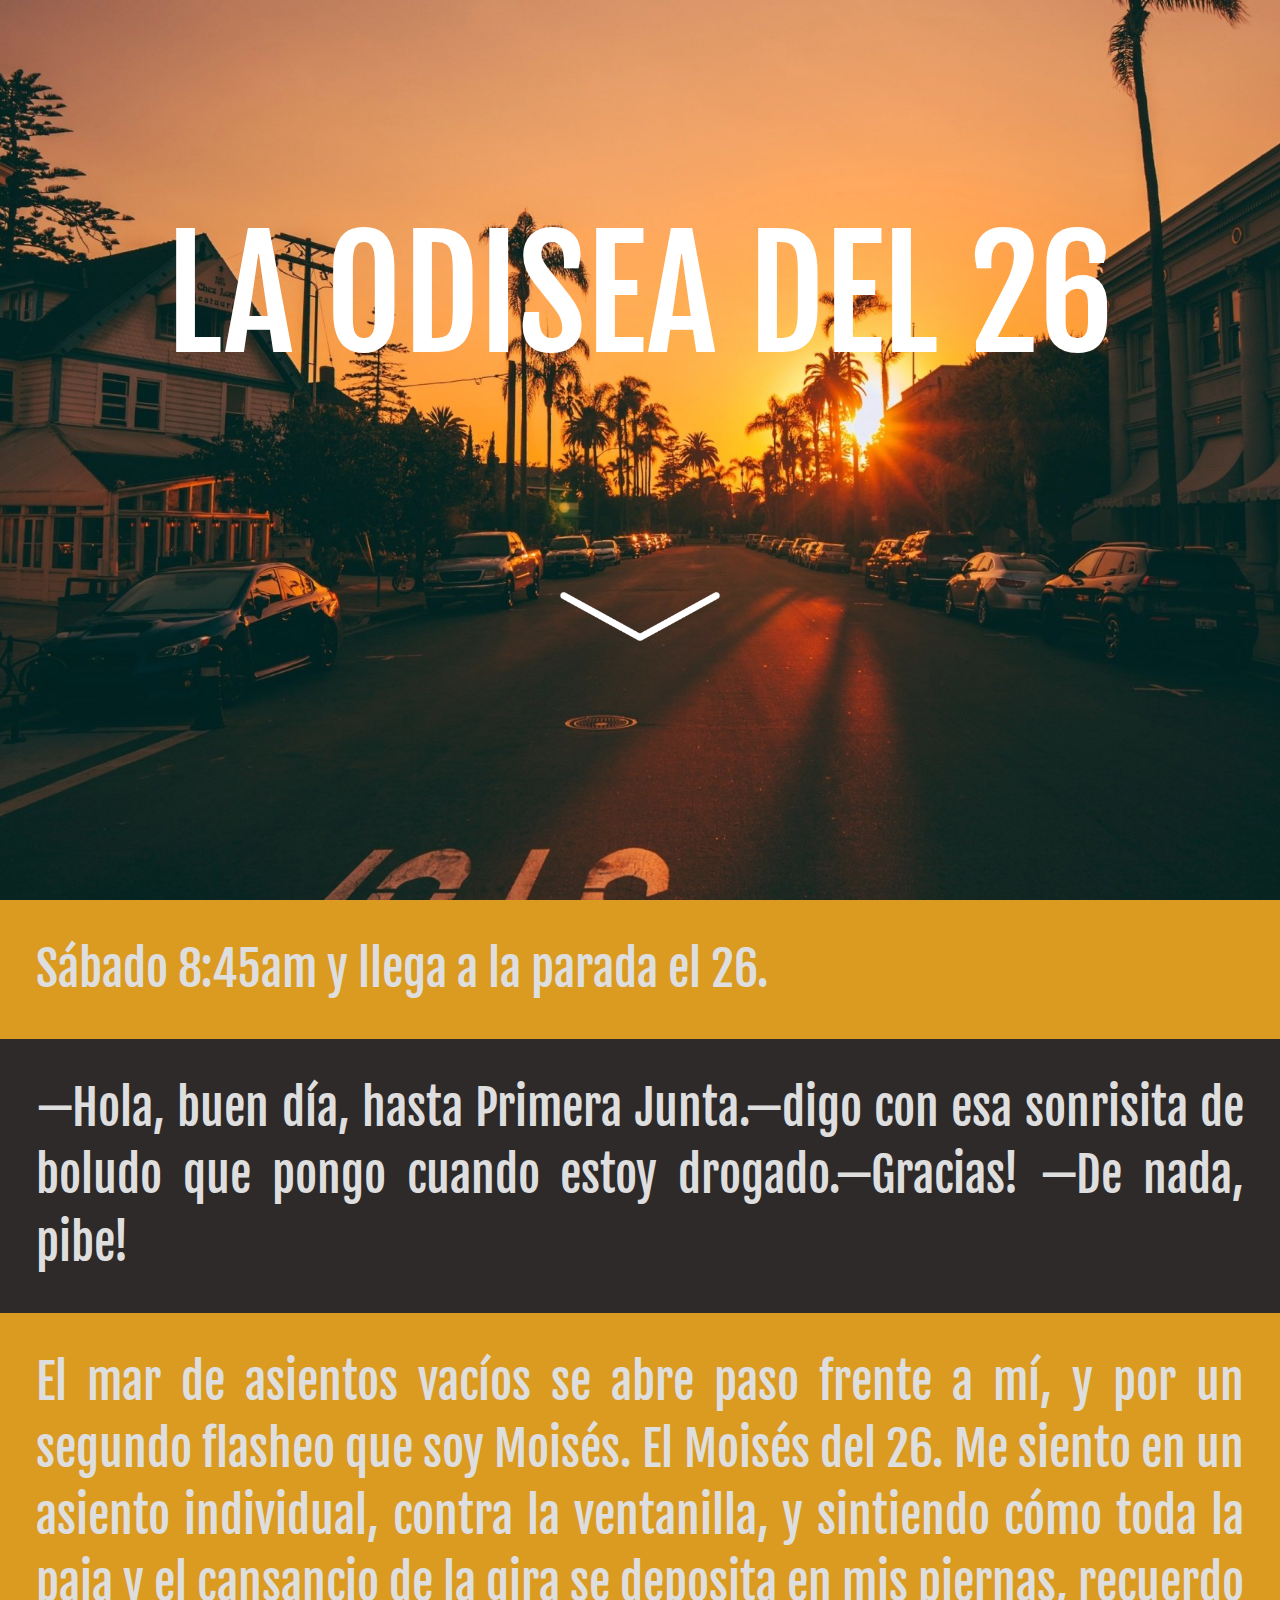
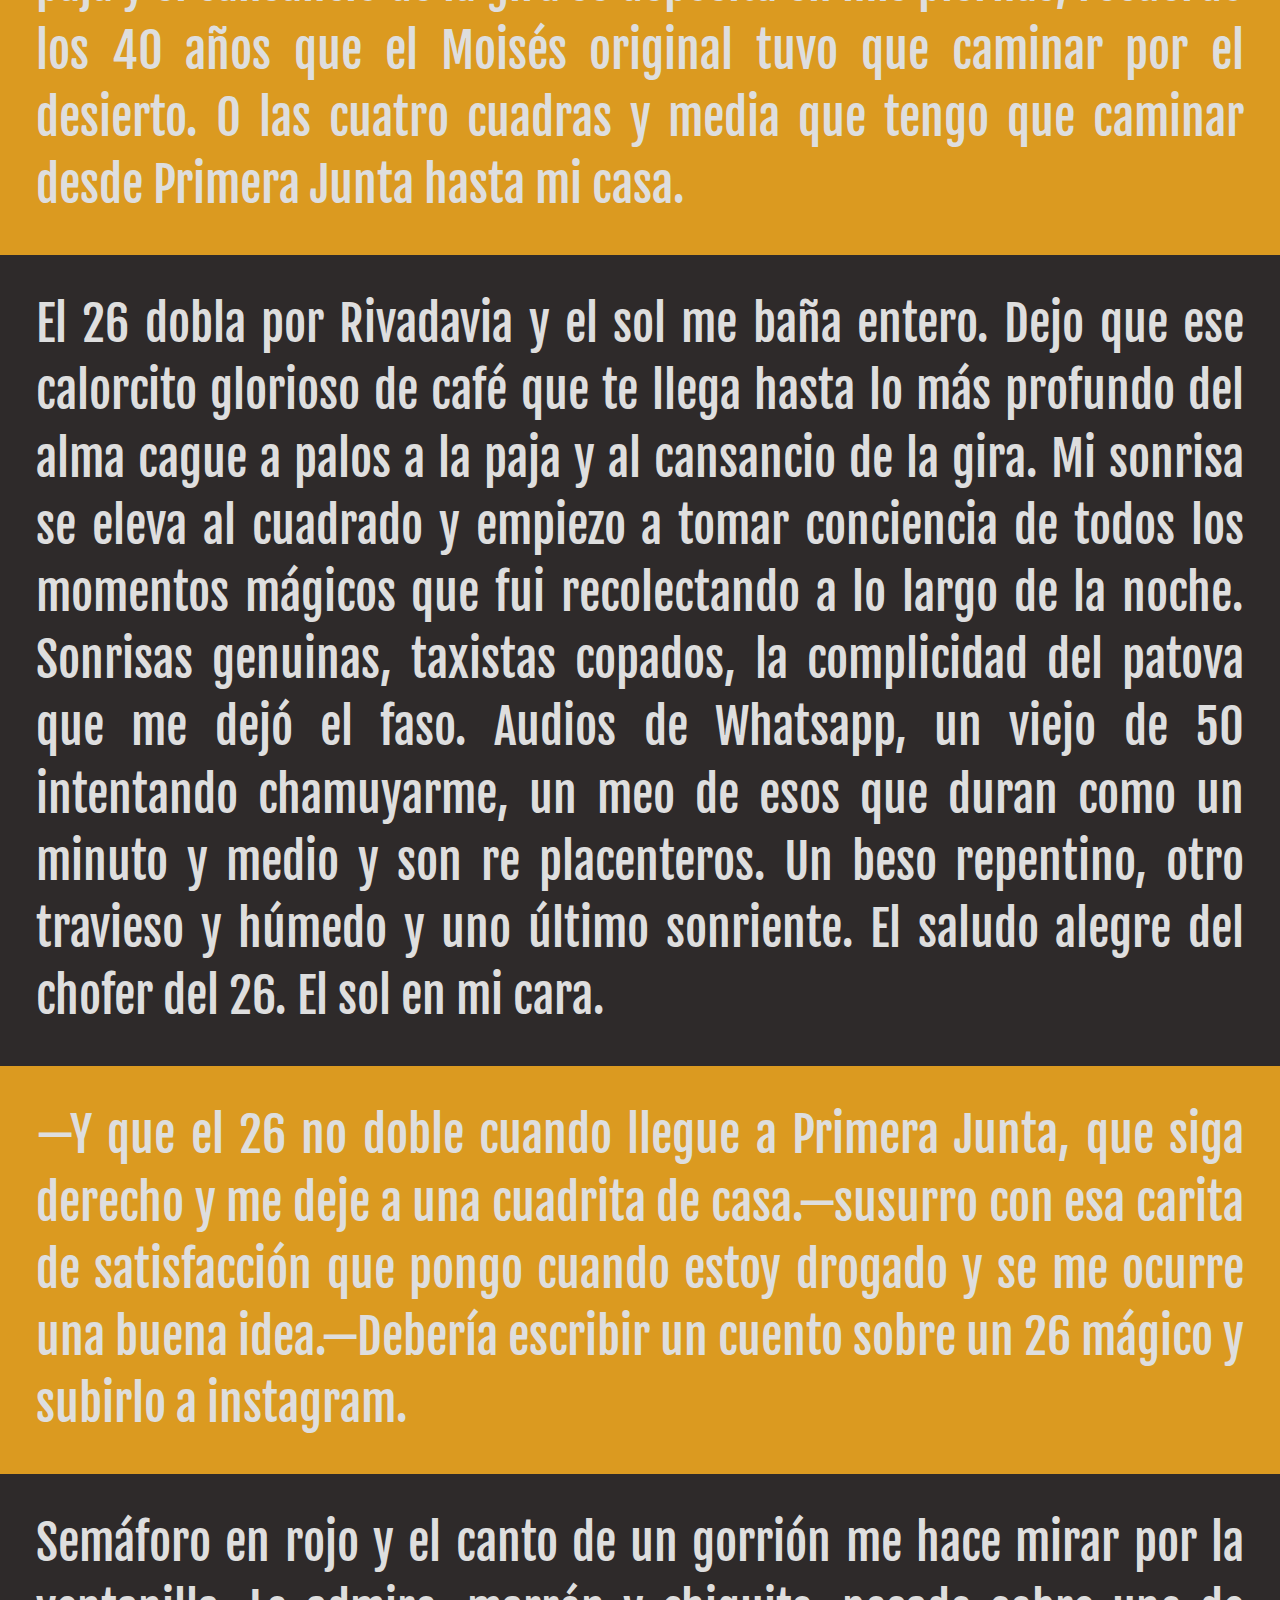
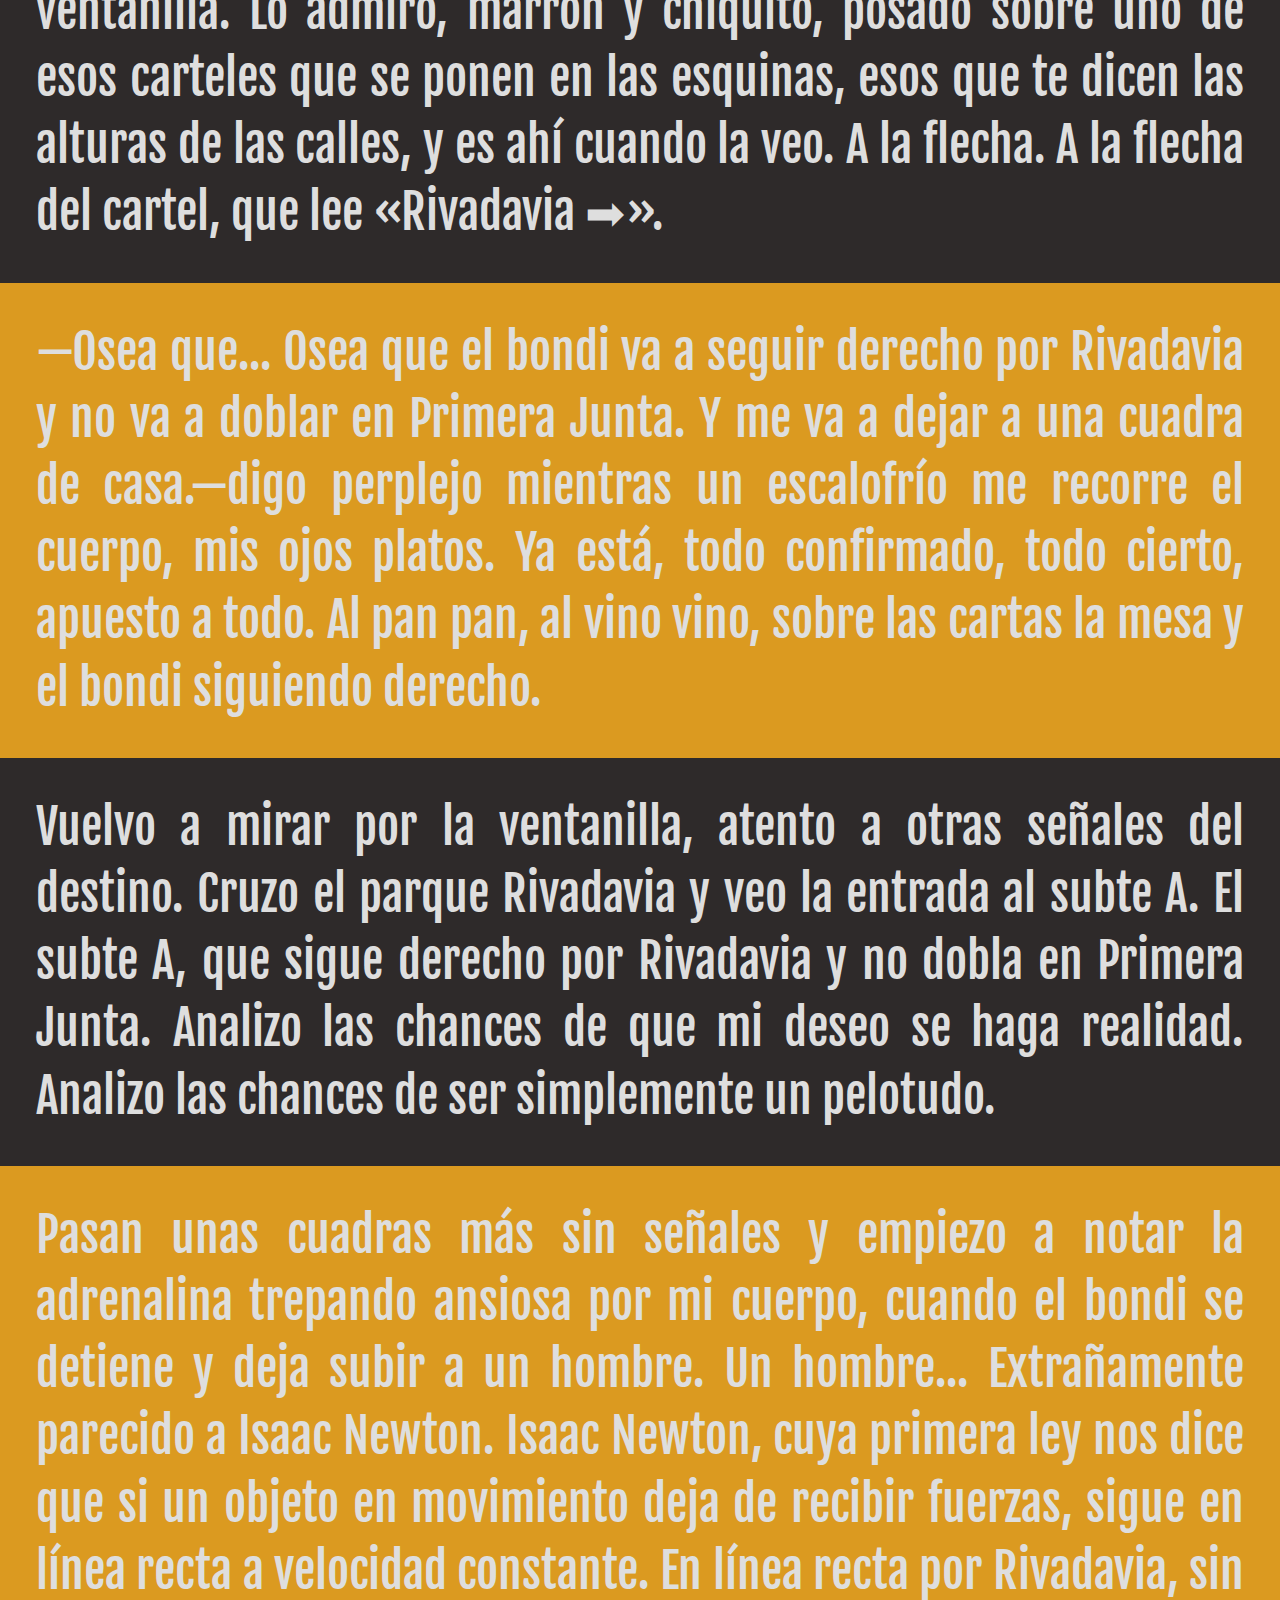
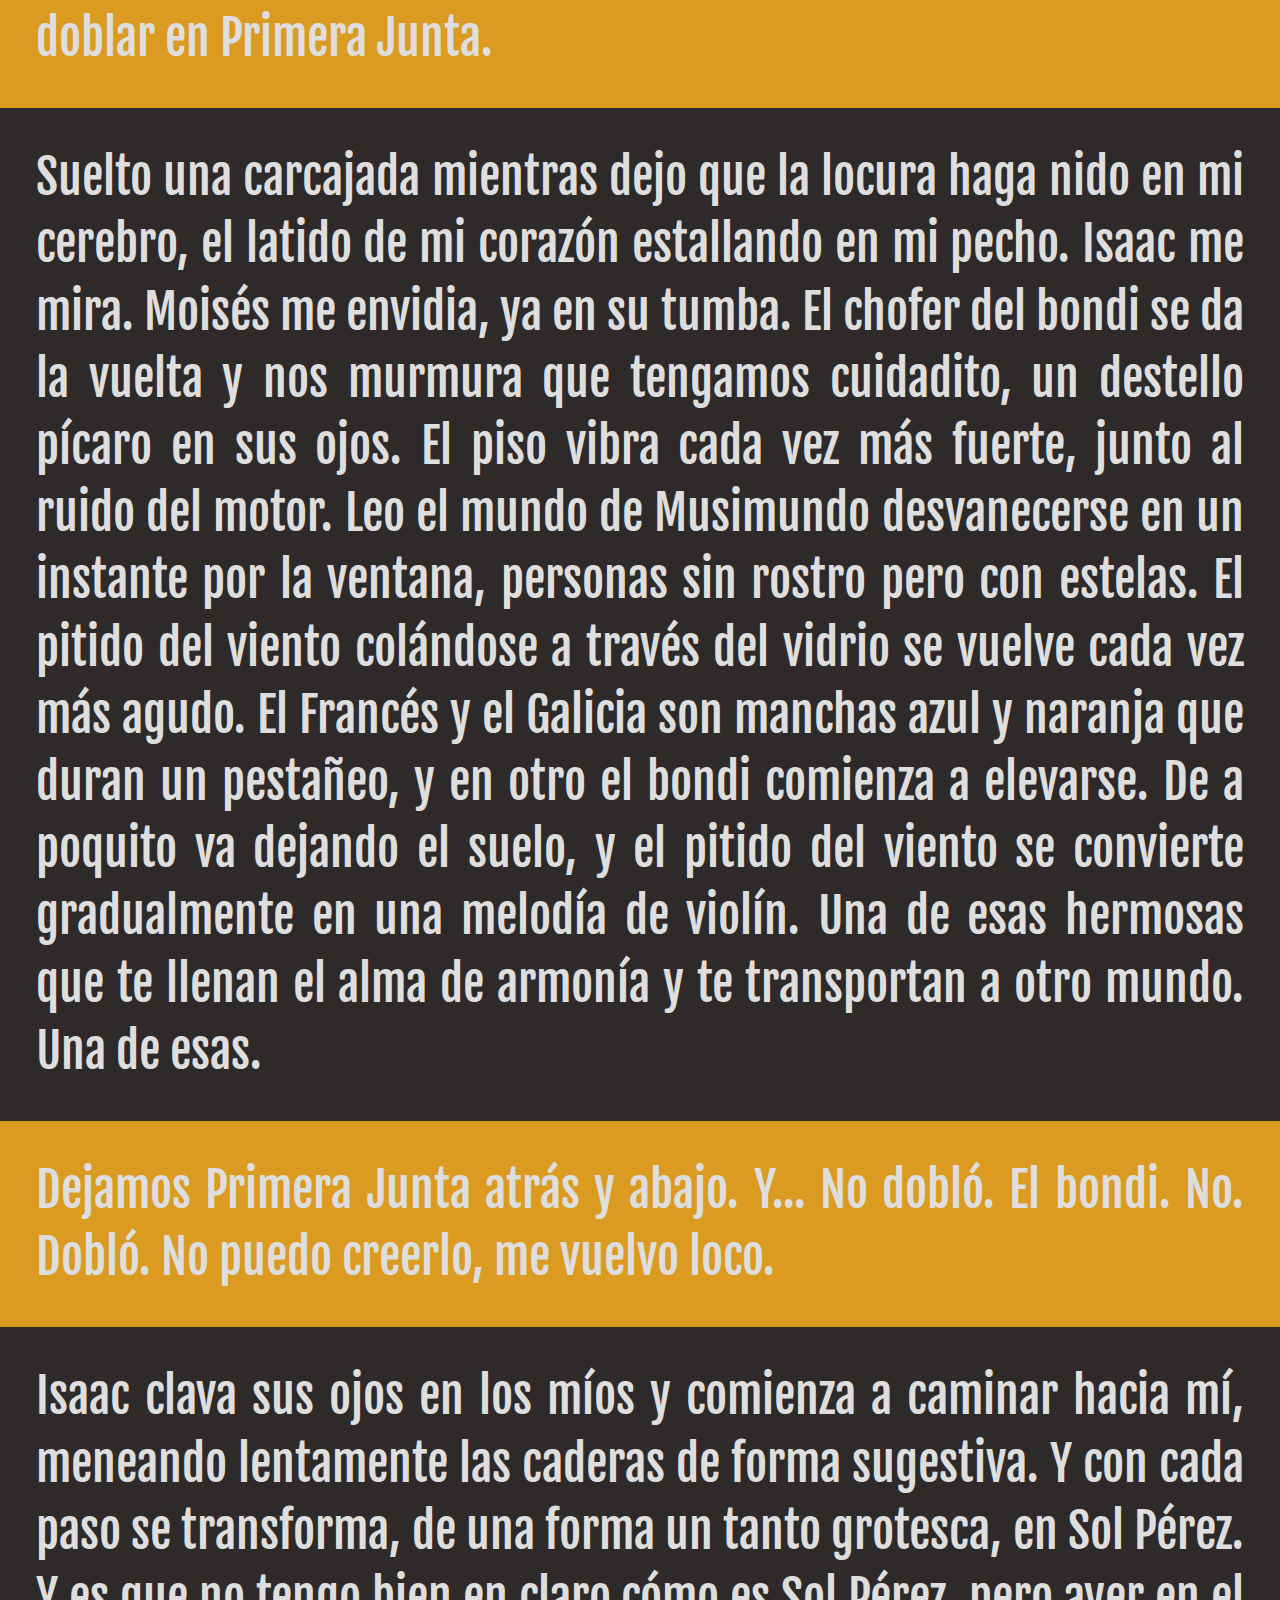
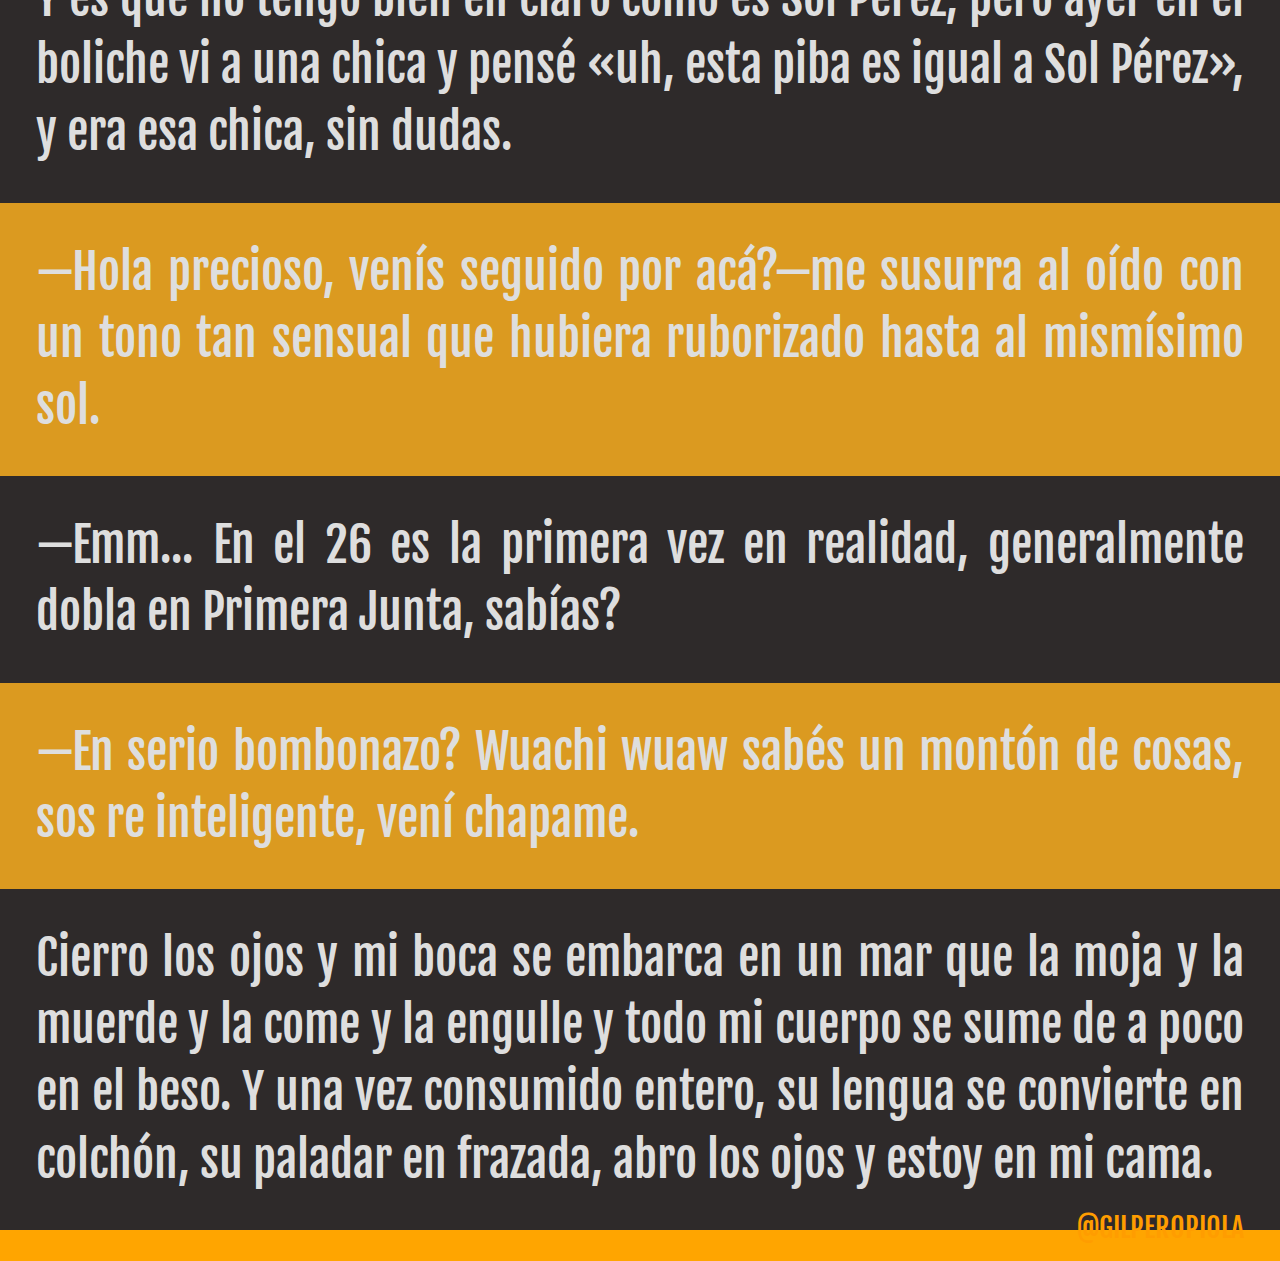
==== cuentos/la-odisea-del-26/index.html @ c3e3a2c7 "initial commit" ====
<!doctype html>
<html lang="en">

<head>
  <meta charset="utf-8">
  <meta name="viewport"
    content="width=device-width, initial-scale=0.86, maximum-scale=3.0, minimum-scale=0.86, user-scalable=no">

  <link rel="stylesheet" type="text/css" href="index.css">

  <link href="https://fonts.googleapis.com/css?family=Fjalla+One" rel="stylesheet">
  <link href="BebasNeue.ttf" rel="stylesheet">

  <script src="https://ajax.googleapis.com/ajax/libs/jquery/3.3.1/jquery.min.js"></script>

  <title>La Odisea del 26</title>
</head>

<!------------------------------------------------------------------------------>

<script>

  $(document).ready(function () {

  })

</script>

<!------------------------------------------------------------------------------>

<body>
  <div class="wholeScreen">
    <span class="title">LA ODISEA DEL 26</span>
    <img class="arrow" src="arrow.png" alt="arrow">
  </div>

  <div class="paragraph">
    Sábado 8:45am y llega a la parada el 26.
  </div>

  <div class="paragraph">
    —Hola, buen día, hasta Primera Junta.—digo con esa sonrisita de boludo que pongo cuando estoy drogado.—Gracias!
    —De nada, pibe!
  </div>

  <div class="paragraph">
    El mar de asientos vacíos se abre paso frente a mí, y por un segundo flasheo que soy Moisés. El Moisés del 26. Me
    siento en un asiento individual, contra la ventanilla, y sintiendo cómo toda la paja y el cansancio de la gira se
    deposita en mis piernas, recuerdo los 40 años que el Moisés original tuvo que caminar por el desierto. O las cuatro
    cuadras y media que tengo que caminar desde Primera Junta hasta mi casa.
  </div>

  <div class="paragraph">
    El 26 dobla por Rivadavia y el sol me baña entero. Dejo que ese calorcito glorioso de café que te llega hasta lo más
    profundo del alma cague a palos a la paja y al cansancio de la gira. Mi sonrisa se eleva al cuadrado y empiezo a
    tomar conciencia de todos los momentos mágicos que fui recolectando a lo largo de la noche. Sonrisas genuinas,
    taxistas copados, la complicidad del patova que me dejó el faso. Audios de Whatsapp, un viejo de 50 intentando
    chamuyarme, un meo de esos que duran como un minuto y medio y son re placenteros. Un beso repentino, otro travieso y
    húmedo y uno último sonriente. El saludo alegre del chofer del 26. El sol en mi cara.
  </div>

  <div class="paragraph">
    —Y que el 26 no doble cuando llegue a Primera Junta, que siga derecho y me deje a una cuadrita de casa.—susurro con
    esa carita de satisfacción que pongo cuando estoy drogado y se me ocurre una buena idea.—Debería escribir un cuento
    sobre un 26 mágico y subirlo a instagram.
  </div>

  <div class="paragraph">
    Semáforo en rojo y el canto de un gorrión me hace mirar por la ventanilla. Lo admiro, marrón y chiquito, posado
    sobre uno de esos carteles que se ponen en las esquinas, esos que te dicen las alturas de las calles, y es ahí
    cuando la veo. A la flecha. A la flecha del cartel, que lee «Rivadavia ➡».
  </div>

  <div class="paragraph">
    —Osea que... Osea que el bondi va a seguir derecho por Rivadavia y no va a doblar en Primera Junta. Y me va a dejar
    a una cuadra de casa.—digo perplejo mientras un escalofrío me recorre el cuerpo, mis ojos platos. Ya está, todo
    confirmado, todo cierto, apuesto a todo. Al pan pan, al vino vino, sobre las cartas la mesa y el bondi siguiendo
    derecho.
  </div>

  <div class="paragraph">
    Vuelvo a mirar por la ventanilla, atento a otras señales del destino. Cruzo el parque Rivadavia y veo la entrada al
    subte A. El subte A, que sigue derecho por Rivadavia y no dobla en Primera Junta. Analizo las chances de que mi
    deseo se haga realidad. Analizo las chances de ser simplemente un pelotudo.
  </div>

  <div class="paragraph">
    Pasan unas cuadras más sin señales y empiezo a notar la adrenalina trepando ansiosa por mi cuerpo, cuando el bondi
    se detiene y deja subir a un hombre. Un hombre... Extrañamente parecido a Isaac Newton. Isaac Newton, cuya primera
    ley nos dice que si un objeto en movimiento deja de recibir fuerzas, sigue en línea recta a velocidad constante. En
    línea recta por Rivadavia, sin doblar en Primera Junta.
  </div>

  <div class="paragraph">
    Suelto una carcajada mientras dejo que la locura haga nido en mi cerebro, el latido de mi corazón estallando en mi
    pecho. Isaac me mira. Moisés me envidia, ya en su tumba. El chofer del bondi se da la vuelta y nos murmura que
    tengamos cuidadito, un destello pícaro en sus ojos. El piso vibra cada vez más fuerte, junto al ruido del motor. Leo
    el mundo de Musimundo desvanecerse en un instante por la ventana, personas sin rostro pero con estelas. El pitido
    del viento colándose a través del vidrio se vuelve cada vez más agudo. El Francés y el Galicia son manchas azul y
    naranja que duran un pestañeo, y en otro el bondi comienza a elevarse. De a poquito va dejando el suelo, y el pitido
    del viento se convierte gradualmente en una melodía de violín. Una de esas hermosas que te llenan el alma de armonía
    y te transportan a otro mundo. Una de esas.
  </div>

  <div class="paragraph">
    Dejamos Primera Junta atrás y abajo. Y... No dobló. El bondi. No. Dobló. No puedo creerlo, me vuelvo loco.
  </div>

  <div class="paragraph">
    Isaac clava sus ojos en los míos y comienza a caminar hacia mí, meneando lentamente las caderas de forma sugestiva.
    Y con cada paso se transforma, de una forma un tanto grotesca, en Sol Pérez. Y es que no tengo bien en claro cómo es
    Sol Pérez, pero ayer en el boliche vi a una chica y pensé «uh, esta piba es igual a Sol Pérez», y era esa chica, sin
    dudas.
  </div>

  <div class="paragraph">
    —Hola precioso, venís seguido por acá?—me susurra al oído con un tono tan sensual que hubiera ruborizado hasta al
    mismísimo sol.
  </div>

  <div class="paragraph">
    —Emm... En el 26 es la primera vez en realidad, generalmente dobla en Primera Junta, sabías?
  </div>

  <div class="paragraph">
    —En serio bombonazo? Wuachi wuaw sabés un montón de cosas, sos re inteligente, vení chapame.
  </div>

  <div class="paragraph">
    Cierro los ojos y mi boca se embarca en un mar que la moja y la muerde y la come y la engulle y todo mi cuerpo se
    sume de a poco en el beso. Y una vez consumido entero, su lengua se convierte en colchón, su paladar en frazada,
    abro los ojos y estoy en mi cama.

    <span class="signature">@GILPEROPIOLA</span>
  </div>
</body>

</html>
---- cuentos/la-odisea-del-26/index.css ----
html {
    height: 100%;
}

body {
	font-family: Fjalla One;
    background-color: #ffa500; 
    text-align: center;
    margin: 0;
    height: 100%;
}

.wholeScreen {
    height: 100%;
    background: url("background.jpg");
    background-size: cover;
}

.title {
    font-size: 148px;
    line-height: 400%;
    color: white;
}

.arrow {
    display: block;
    width: 12.5%;
    margin: auto;
}

.paragraph {
    font-size: 48px;
    text-align: justify;
    padding: 36px;
    line-height: 1.4em;
    color: #dedede;
}

.paragraph:nth-child(even) {
    background-color: #db9a20;
}

.paragraph:nth-child(odd) {
    background-color: #2e2a2a;
}

.signature {
    font-size: 28px;
    float: right;
    color: #ff9d00;
}


@media screen and (max-width: 800px) {
    .title {
        font-size: 112px;
        line-height: 550%;
    }

    .paragraph {
        font-size: 32px;
    }

    .signature {
        margin-top: 32px;
    }
}

@media screen and (max-width: 600px) {
    .title {
        font-size: 82px;
        line-height: 550%;
    }

    .paragraph {
        font-size: 26px;
    }
}
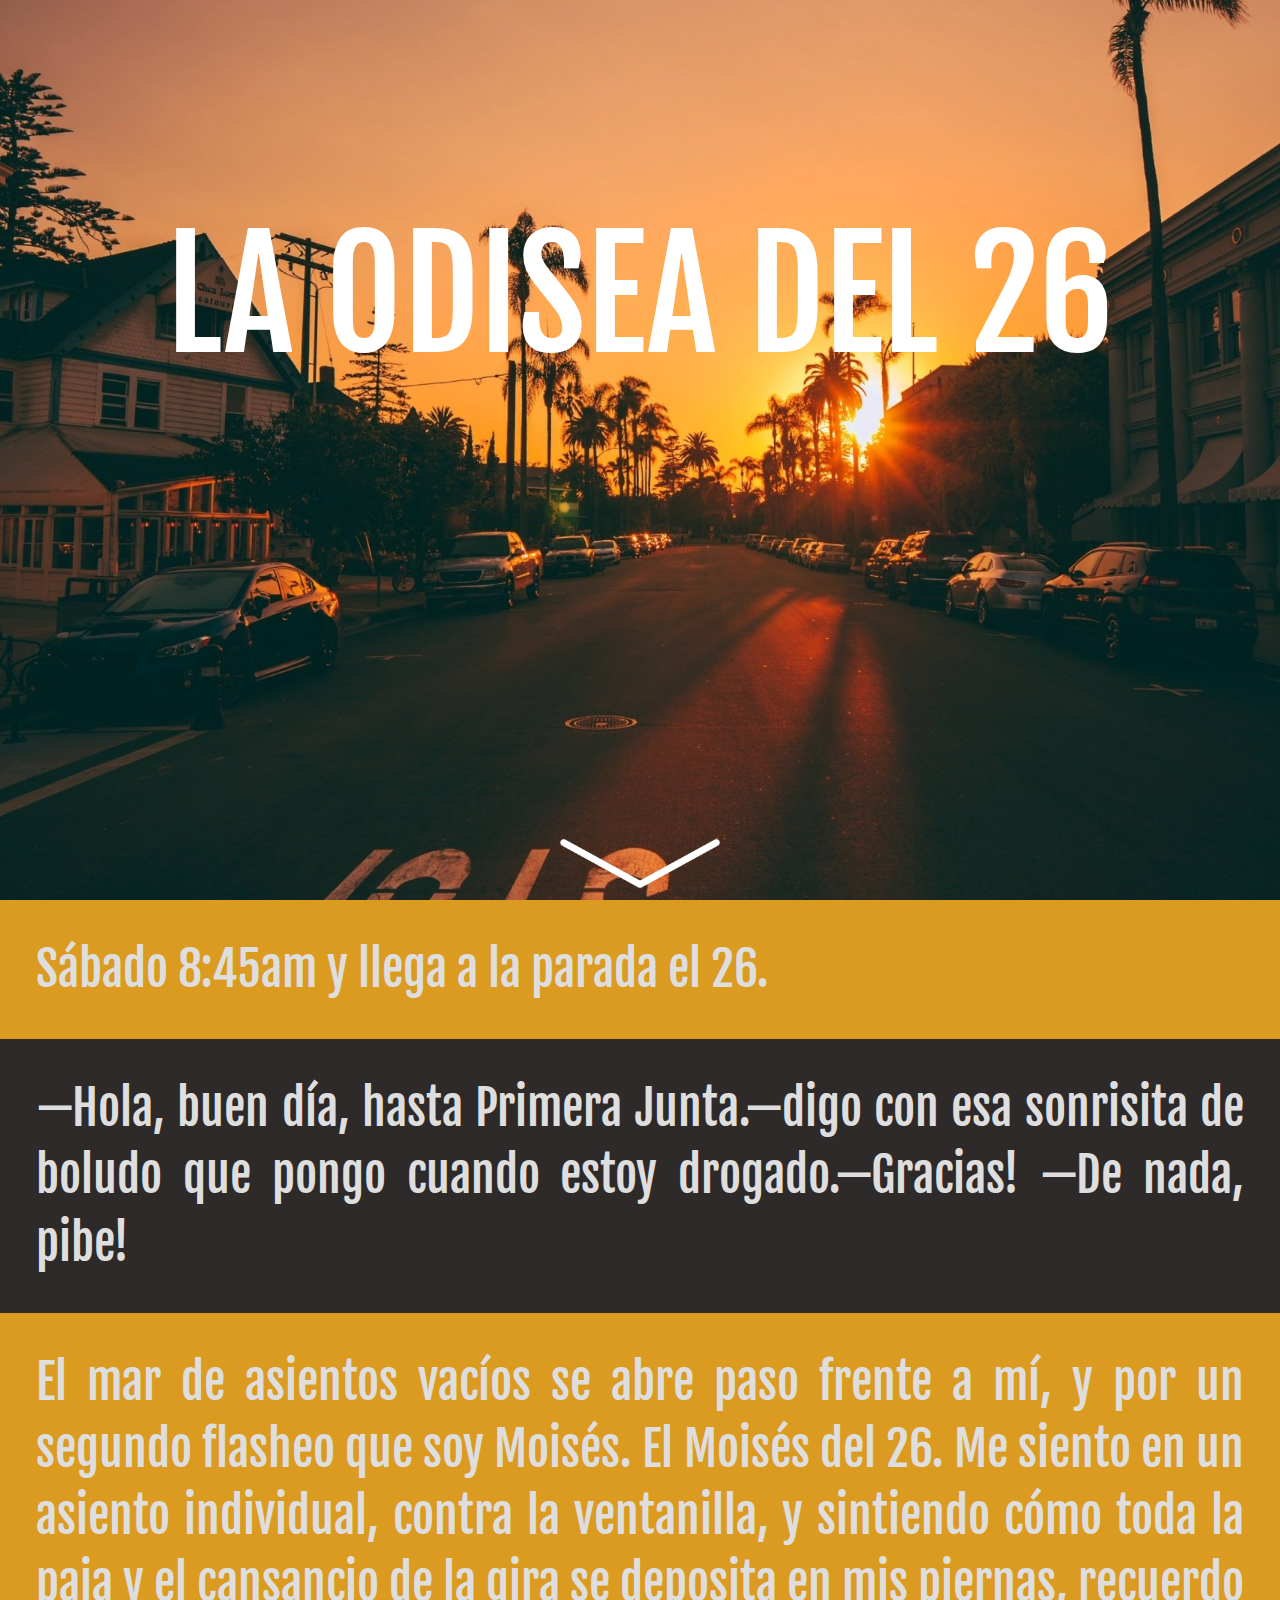
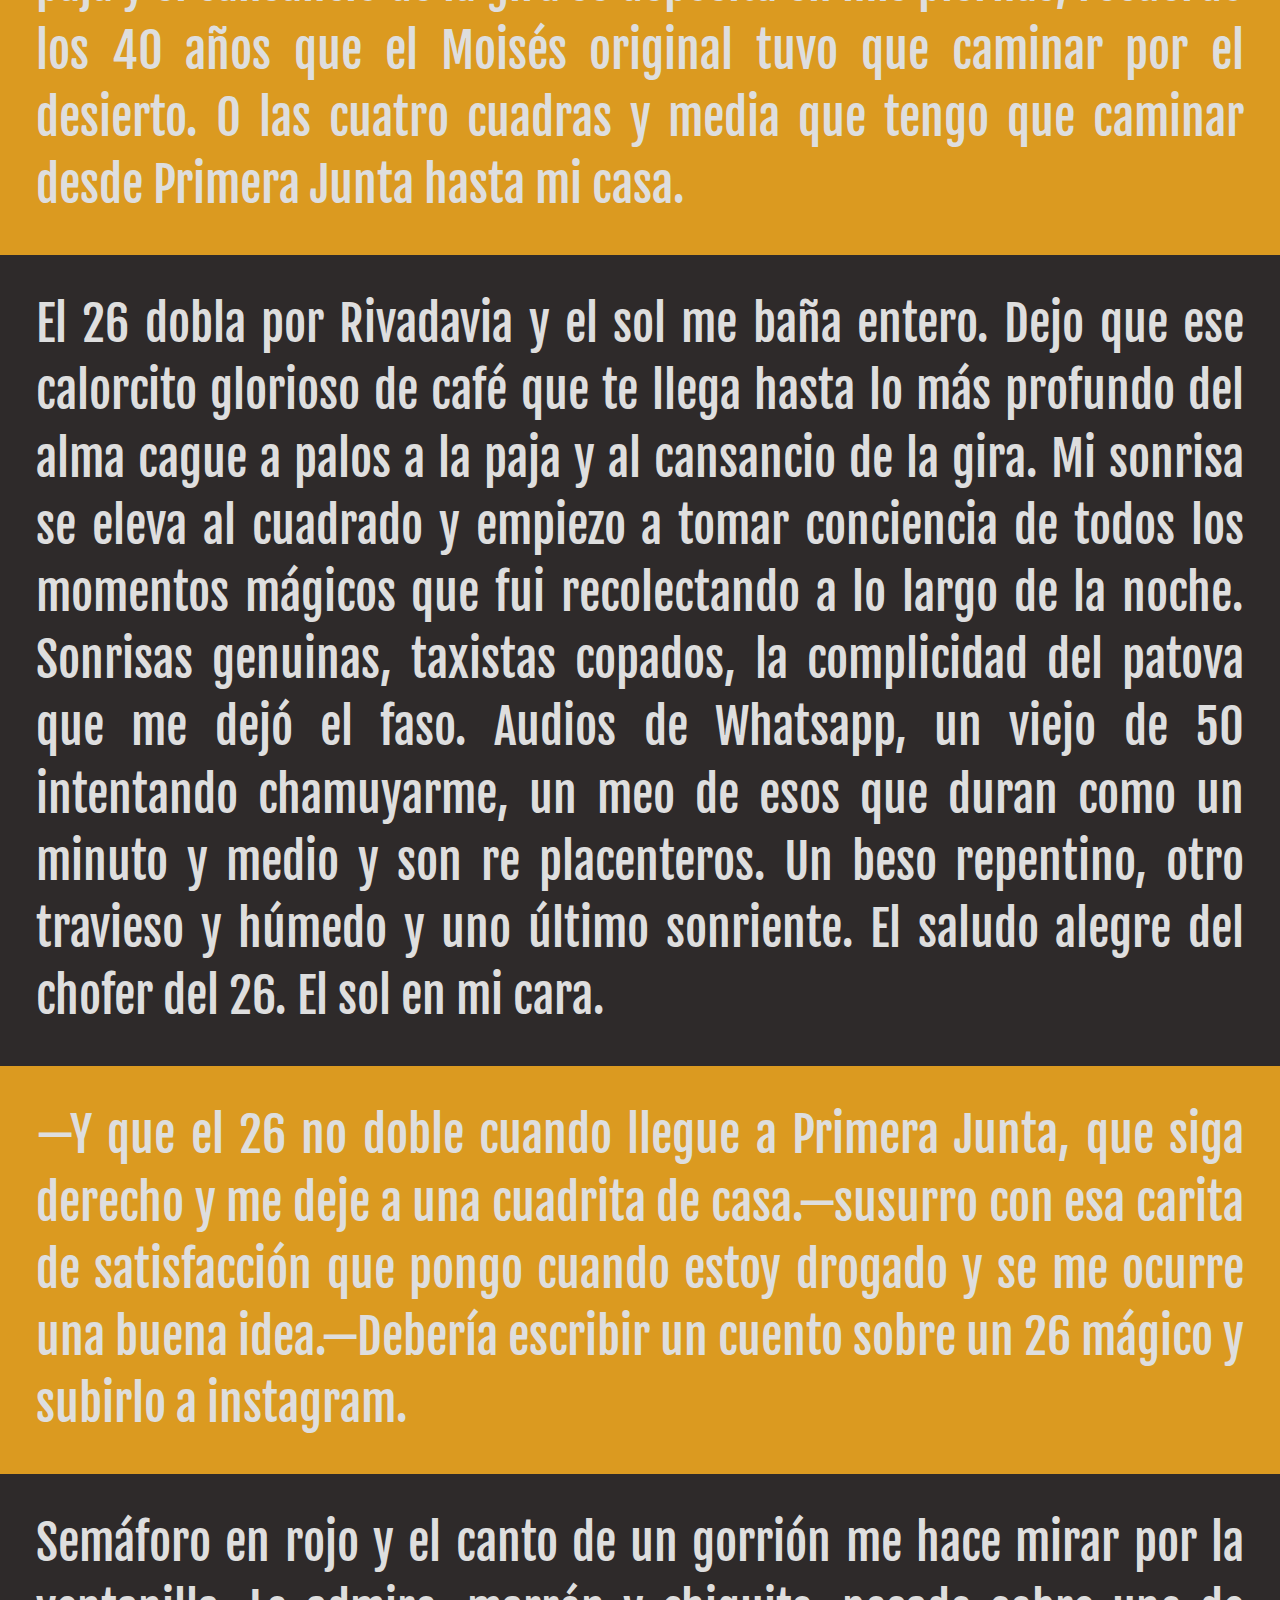
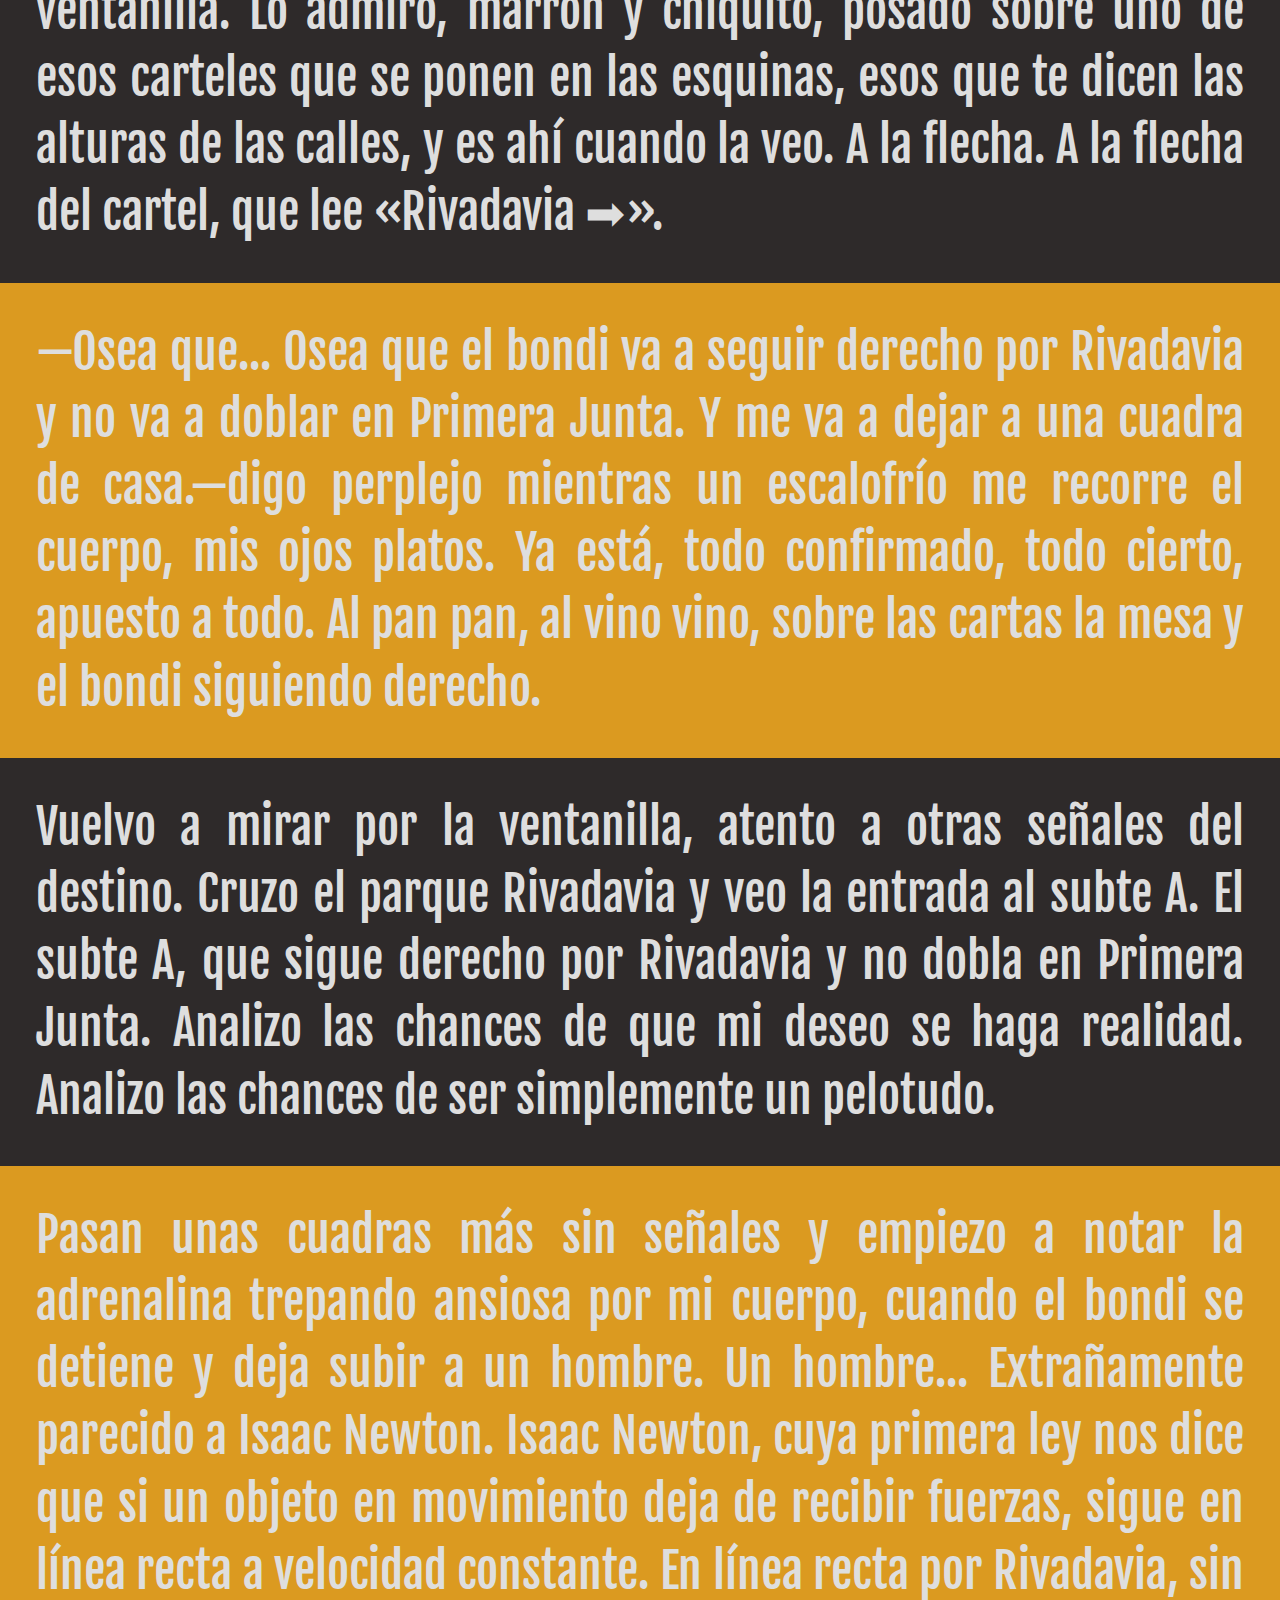
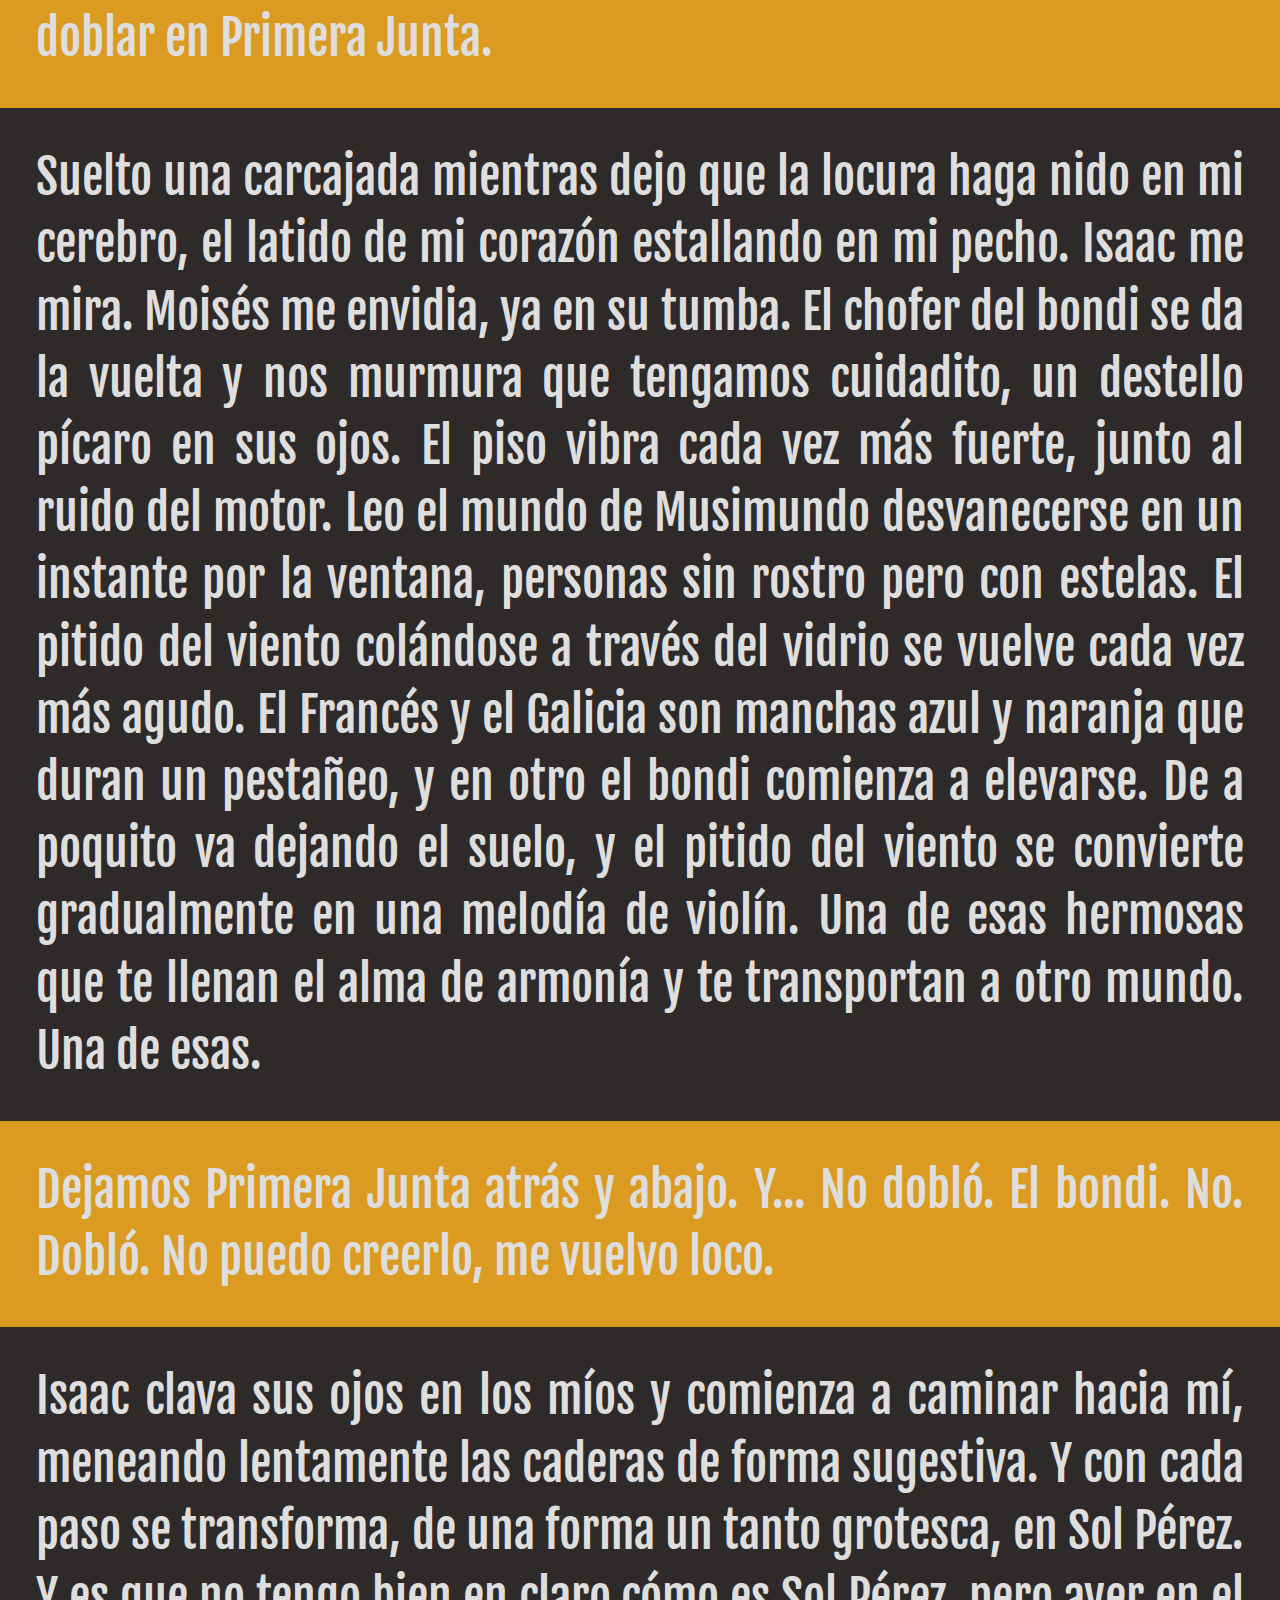
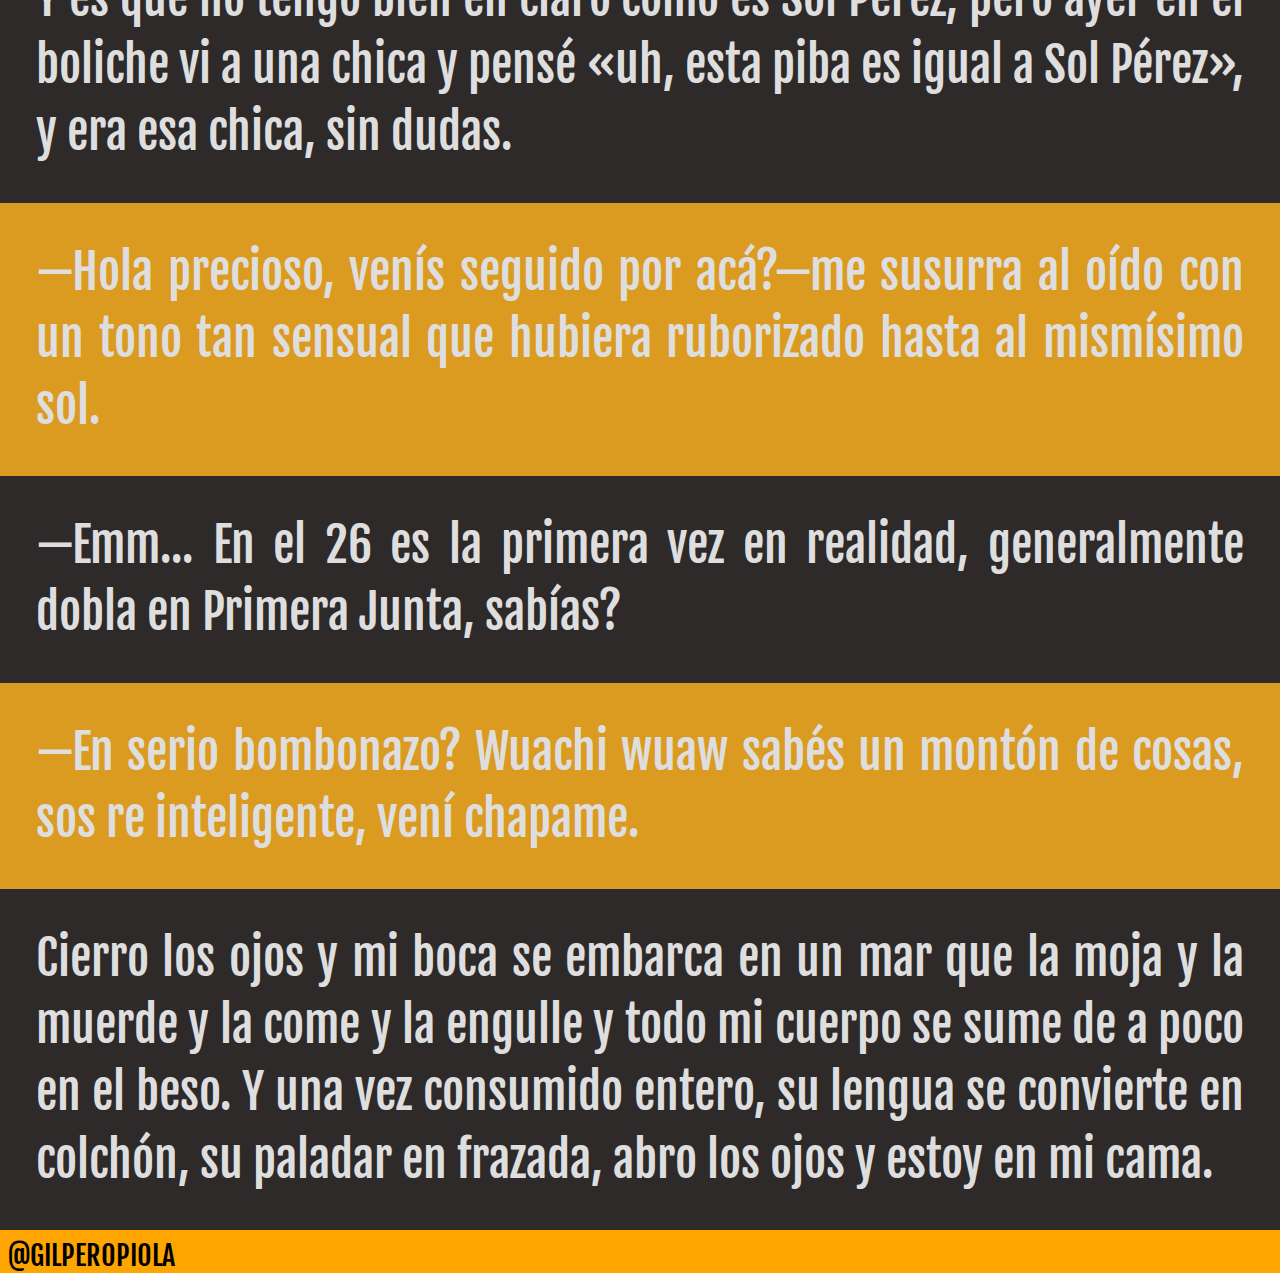
==== commit 08e2755f: "fixes responsive" ====
--- a/cuentos/la-odisea-del-26/index.html
+++ b/cuentos/la-odisea-del-26/index.html
@@ -21,7 +21,15 @@
 <script>
 
   $(document).ready(function () {
+    $(window).scroll(function (event) {
+      var scroll = $(window).scrollTop();
 
+      if (scroll !== 0) {
+        $('.arrow').fadeOut()
+      } else {
+        $('.arrow').fadeIn()
+      }
+    })
   })
 
 </script>
@@ -131,8 +139,9 @@
     sume de a poco en el beso. Y una vez consumido entero, su lengua se convierte en colchón, su paladar en frazada,
     abro los ojos y estoy en mi cama.
 
-    <span class="signature">@GILPEROPIOLA</span>
   </div>
+
+  <div class="signature">@GILPEROPIOLA</div>
 </body>
 
 </html>--- a/cuentos/la-odisea-del-26/index.css
+++ b/cuentos/la-odisea-del-26/index.css
@@ -23,9 +23,11 @@
 }
 
 .arrow {
-    display: block;
     width: 12.5%;
-    margin: auto;
+    position: fixed;
+    bottom: 12px;
+    left: 50%;
+    transform: translateX(-50%);
 }
 
 .paragraph {
@@ -46,33 +48,49 @@
 
 .signature {
     font-size: 28px;
-    float: right;
-    color: #ff9d00;
+    float: left;
+    color: #000000;
+    margin: 8px;
 }
 
-
-@media screen and (max-width: 800px) {
+@media screen and (max-width: 1100px) {
     .title {
-        font-size: 112px;
-        line-height: 550%;
+        font-size: 100px;
+        line-height: 580%;
     }
 
     .paragraph {
         font-size: 32px;
     }
 
-    .signature {
-        margin-top: 32px;
-    }
 }
 
-@media screen and (max-width: 600px) {
+
+@media screen and (max-width: 800px) {
     .title {
-        font-size: 82px;
-        line-height: 550%;
+        font-size: 72px;
+        line-height: 830%;
     }
 
     .paragraph {
         font-size: 26px;
     }
+
+}
+
+@media screen and (max-width: 600px) {
+    .title {
+        font-size: 48px;
+        line-height: 1250%;
+    }
+
+    .paragraph {
+        font-size: 22px;
+    }
+}
+
+@media screen and (max-height: 655px) {
+    .title {
+        line-height: 300%;
+    }
 }